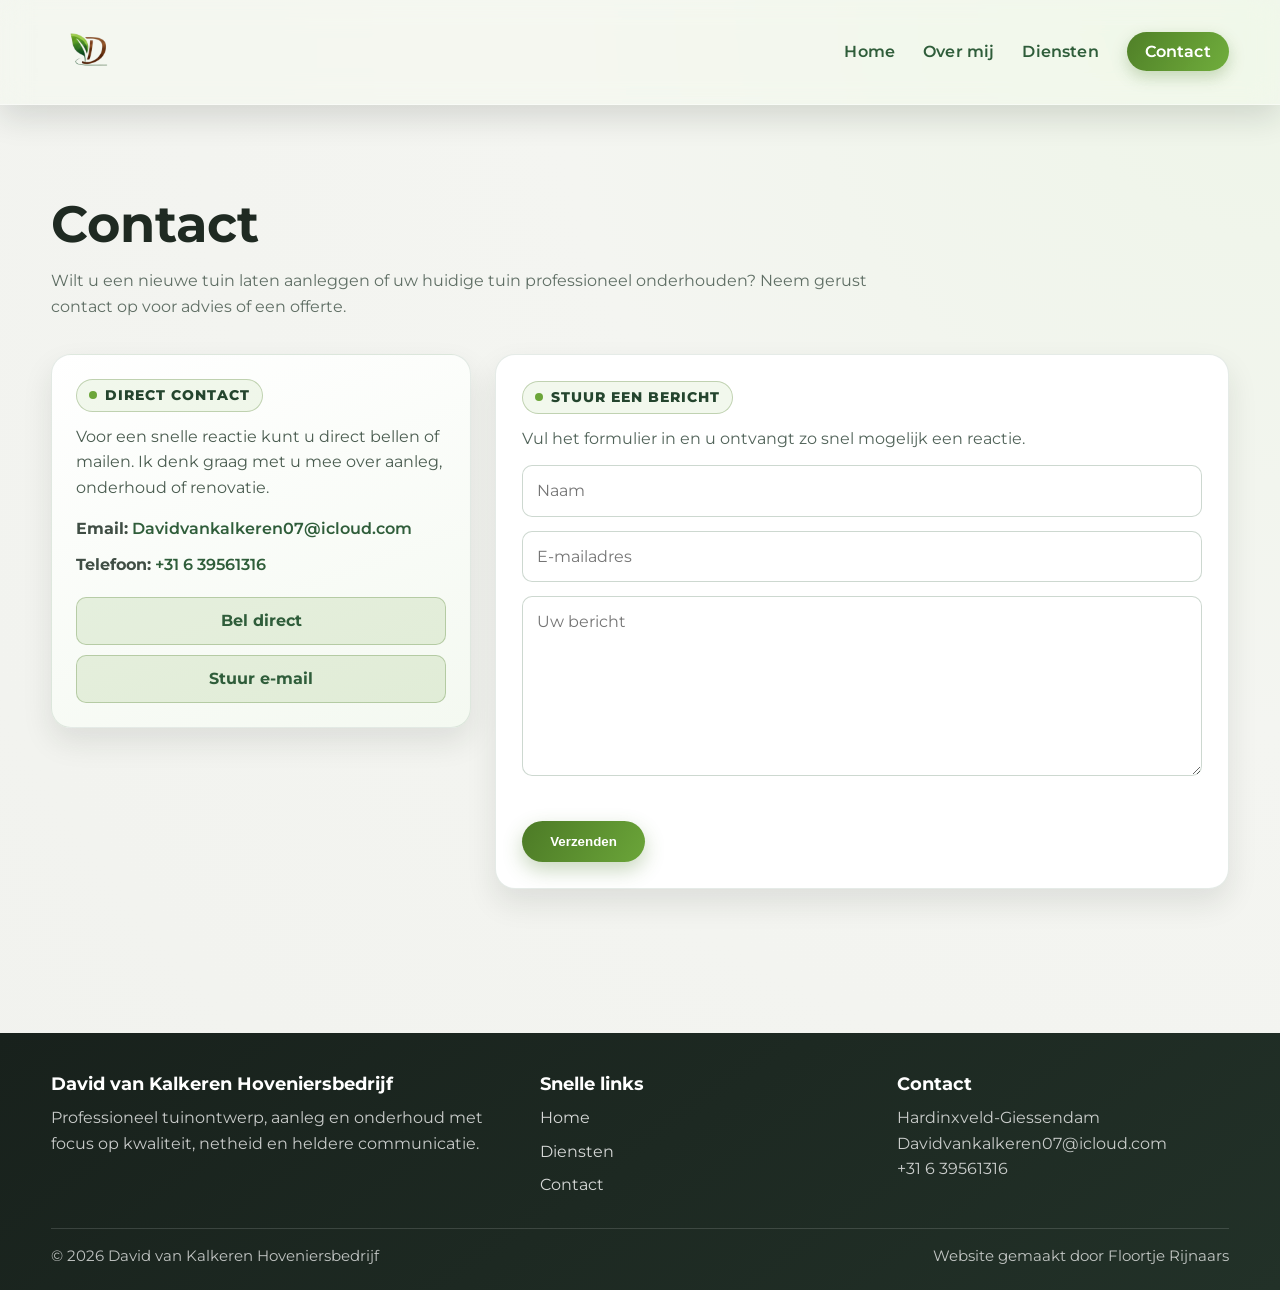
==== contact.html @ a8cec8f9 "Eerste versie van website" ====
<!DOCTYPE html>
<html lang="nl">
<head>
<meta charset="UTF-8">
<meta name="viewport" content="width=device-width, initial-scale=1.0">
<title>Contact | David van Kalkeren</title>
<link rel="stylesheet" href="style.css">
</head>

<body>
<header class="header">
<div class="container nav-container">
<img src="images/logo.png" class="logo" alt="Logo David van Kalkeren">
<nav>
<ul class="nav-links">
<li><a href="index.html">Home</a></li>
<li><a href="over-mij.html">Over mij</a></li>
<li><a href="diensten.html">Diensten</a></li>
<li><a href="contact.html" class="cta active">Contact</a></li>
</ul>
</nav>
<div class="hamburger" id="hamburger">&#9776;</div>
</div>
</header>

<section class="container contact-section">
<h1>Contact</h1>
<p class="page-intro">Wilt u een nieuwe tuin laten aanleggen of uw huidige tuin professioneel onderhouden? Neem gerust contact op voor advies of een offerte.</p>

<div class="contact-layout">
<aside class="contact-panel">
<h2>Direct contact</h2>
<p>Voor een snelle reactie kunt u direct bellen of mailen. Ik denk graag met u mee over aanleg, onderhoud of renovatie.</p>
<div class="contact-info">
<p><strong>Email:</strong> <a href="mailto:Davidvankalkeren07@icloud.com">Davidvankalkeren07@icloud.com</a></p>
<p><strong>Telefoon:</strong> <a href="tel:+31639561316">+31 6 39561316</a></p>
</div>
<div class="contact-actions">
<a href="tel:+31639561316" class="contact-quick">Bel direct</a>
<a href="mailto:Davidvankalkeren07@icloud.com" class="contact-quick">Stuur e-mail</a>
</div>
</aside>

<form class="contact-form-card" action="https://formsubmit.co/Davidvankalkeren07@icloud.com" method="POST">
<h2>Stuur een bericht</h2>
<p class="contact-form-intro">Vul het formulier in en u ontvangt zo snel mogelijk een reactie.</p>
<input type="text" name="naam" placeholder="Naam" required>
<input type="email" name="email" placeholder="E-mailadres" required>
<textarea name="bericht" placeholder="Uw bericht" rows="6" required></textarea>
<input type="hidden" name="_subject" value="Nieuw bericht via website">
<input type="hidden" name="_captcha" value="false">
<button type="submit" class="btn-primary">Verzenden</button>
</form>
</div>
</section>

<footer>
<div class="footer-inner">
<div class="footer-brand"><h3>David van Kalkeren Hoveniersbedrijf</h3>
<p>Professioneel tuinontwerp, aanleg en onderhoud met focus op kwaliteit, netheid en heldere communicatie.</p>
</div>
<div class="footer-links">
<h4>Snelle links</h4>
<a href="index.html">Home</a><br>
<a href="diensten.html">Diensten</a><br>
<a href="contact.html">Contact</a>
</div>
<div class="footer-meta">
<h4>Contact</h4>
<p>Hardinxveld-Giessendam</p>
<p>Davidvankalkeren07@icloud.com</p>
<p>+31 6 39561316</p>
</div>
</div>
<div class="footer-bottom">
<p>&copy; 2026 David van Kalkeren Hoveniersbedrijf</p>
<p>Website gemaakt door Floortje Rijnaars</p>
</div>
</footer>

<script src="script.js"></script>
</body>
</html>
---- style.css ----
/* ===== FONTS ===== */
@import url('https://fonts.googleapis.com/css2?family=Montserrat:wght@400;500;600;700;800&family=Merriweather:wght@400;700&display=swap');

/* ===== RESET ===== */
* {
    margin: 0;
    padding: 0;
    box-sizing: border-box;
}

:root {
    --bg: #f4f5f1;
    --surface: #ffffff;
    --surface-soft: #f8faf6;
    --text: #26302a;
    --muted: #5f6e64;
    --primary: #2f5d3a;
    --accent: #6ba539;
    --accent-dark: #4c7a26;
    --hero-green: #cfeea8;
    --hero-white: #f4fff0;
    --shadow-soft: 0 14px 30px rgba(28, 41, 33, 0.10);
    --shadow-strong: 0 18px 42px rgba(28, 41, 33, 0.18);
}

html {
    scroll-behavior: smooth;
}

body {
    font-family: 'Montserrat', sans-serif;
    background: radial-gradient(circle at top right, #eef5e8 0%, var(--bg) 40%, #f1f2ee 100%);
    color: var(--text);
    overflow-x: hidden;
    line-height: 1.6;
}

img {
    max-width: 100%;
    height: auto;
    display: block;
}

h1,
h2,
h3 {
    line-height: 1.2;
    color: #1f2a22;
}

h1 {
    font-size: clamp(2rem, 4.5vw, 3.2rem);
    margin-bottom: 14px;
}

h2 {
    font-size: clamp(1.7rem, 3vw, 2.3rem);
    margin-bottom: 12px;
}

h3 {
    font-size: 1.35rem;
}

section {
    padding: 88px 0;
}

.container {
    width: min(92%, 1180px);
    margin: 0 auto;
}

.page-intro {
    max-width: 760px;
    color: var(--muted);
    margin-bottom: 34px;
}

.home-services-title {
    font-family: 'Merriweather', serif;
    font-size: clamp(2rem, 3.2vw, 2.6rem);
    letter-spacing: 0.03em;
    color: #1d3a25;
    margin-bottom: 10px;
}

/* ===== HEADER ===== */
.header {
    position: sticky;
    top: 0;
    z-index: 1000;
    background: rgba(245, 251, 241, 0.42);
    -webkit-backdrop-filter: blur(14px) saturate(140%);
    backdrop-filter: blur(14px) saturate(140%);
    border-bottom: 1px solid rgba(255, 255, 255, 0.38);
    box-shadow: 0 12px 30px rgba(22, 33, 27, 0.14);
}

.nav-container {
    display: flex;
    justify-content: space-between;
    align-items: center;
    padding: 10px 0;
    min-height: 92px;
    position: relative;
}

.logo {
    height: 84px;
    width: auto;
    flex-shrink: 0;
}

nav {
    margin-left: auto;
}

.nav-links {
    display: flex;
    list-style: none;
    align-items: center;
    gap: 28px;
}

.nav-links a {
    text-decoration: none;
    color: var(--primary);
    font-weight: 600;
    letter-spacing: 0.01em;
    position: relative;
    transition: color 0.2s ease;
}

.nav-links a:not(.cta)::after {
    content: "";
    position: absolute;
    left: 0;
    bottom: -7px;
    width: 100%;
    height: 2px;
    background: var(--accent);
    transform: scaleX(0);
    transform-origin: left;
    transition: transform 0.24s ease;
}

.nav-links a:hover,
.nav-links a.active {
    color: var(--accent-dark);
}

.nav-links a:hover::after,
.nav-links a.active::after {
    transform: scaleX(1);
}

.cta {
    background: linear-gradient(120deg, var(--accent-dark), var(--accent));
    color: #fff !important;
    padding: 10px 18px;
    border-radius: 999px;
    box-shadow: 0 6px 16px rgba(72, 119, 39, 0.28);
}

.cta:hover,
.cta.active {
    filter: brightness(1.05);
}

.hamburger {
    display: none;
    font-size: 30px;
    line-height: 1;
    color: var(--primary);
    cursor: pointer;
}

/* ===== HERO ===== */
.hero {
    min-height: 88vh;
    background: url('images/hero.jpg') center/cover no-repeat;
    display: flex;
    align-items: center;
    justify-content: center;
    position: relative;
    text-align: center;
}

.hero::after {
    content: "";
    position: absolute;
    inset: 0;
    background: linear-gradient(160deg, rgba(0, 0, 0, 0.60), rgba(28, 50, 34, 0.45));
}

.hero-content {
    position: relative;
    z-index: 2;
    color: #fff;
    max-width: 820px;
    padding: 24px;
}

.hero h1 {
    color: var(--hero-white);
    text-shadow: 0 4px 20px rgba(0, 0, 0, 0.35);
}

.hero p {
    max-width: 680px;
    margin: 0 auto;
    color: rgba(255, 255, 255, 0.90);
    font-size: 1.08rem;
}

.btn-primary {
    display: inline-block;
    margin-top: 24px;
    background: linear-gradient(120deg, var(--accent-dark), var(--accent));
    color: #fff;
    padding: 13px 28px;
    border-radius: 999px;
    text-decoration: none;
    font-weight: 700;
    border: 0;
    cursor: pointer;
    transition: transform 0.2s ease, box-shadow 0.2s ease;
    box-shadow: 0 8px 20px rgba(74, 123, 41, 0.30);
}

.btn-primary:hover {
    transform: translateY(-2px);
    box-shadow: 0 10px 24px rgba(74, 123, 41, 0.36);
}

/* ===== GRID ===== */
.grid {
    display: grid;
    gap: 26px;
}

.services-grid {
    grid-template-columns: repeat(3, minmax(0, 1fr));
}

.portfolio-grid {
    grid-template-columns: repeat(auto-fit, minmax(270px, 1fr));
}

/* ===== CARDS ===== */
.card {
    background: linear-gradient(165deg, #ffffff 0%, var(--surface-soft) 100%);
    border: 1px solid rgba(47, 93, 58, 0.10);
    border-radius: 18px;
    overflow: hidden;
    box-shadow: var(--shadow-soft);
    transition: transform 0.22s ease, box-shadow 0.22s ease;
}

.card-link {
    display: block;
    text-decoration: none;
    color: inherit;
}

.card:hover {
    transform: translateY(-6px);
    box-shadow: var(--shadow-strong);
}

.card img {
    width: 100%;
    height: 220px;
    object-fit: cover;
}

.card h3 {
    font-family: 'Merriweather', serif;
    padding: 20px 22px 8px;
    color: #1d3a25;
}

.card p {
    padding: 0 22px 24px;
    color: #4b5d51;
    font-family: 'Merriweather', serif;
    font-size: 1rem;
}

/* ===== SERVICES SHOWCASE ===== */
.services-showcase {
    display: grid;
    gap: 22px;
    max-width: 1080px;
    margin: 0 auto;
}

.service-panel {
    background: linear-gradient(165deg, #ffffff 0%, #f7faf5 100%);
    border: 1px solid rgba(47, 93, 58, 0.12);
    border-radius: 16px;
    overflow: hidden;
    box-shadow: 0 10px 22px rgba(28, 41, 33, 0.10);
    scroll-margin-top: 120px;
}

.service-content {
    padding: 20px;
}

.service-content h2 {
    font-family: 'Merriweather', serif;
    font-size: clamp(1.35rem, 2vw, 1.7rem);
    margin-bottom: 6px;
    color: #1d3a25;
}

.service-content p {
    color: #47584d;
    margin-bottom: 12px;
    font-size: 0.98rem;
    line-height: 1.55;
}

.service-gallery {
    display: flex;
    gap: 12px;
    overflow-x: auto;
    overflow-y: hidden;
    scroll-snap-type: x mandatory;
    scroll-padding: 6px;
    padding: 6px 2px 8px;
    -webkit-overflow-scrolling: touch;
    scrollbar-width: thin;
    scrollbar-color: rgba(76, 122, 38, 0.45) rgba(232, 239, 227, 0.5);
    mask-image: linear-gradient(to right, transparent 0, black 10px, black calc(100% - 10px), transparent 100%);
}

.service-gallery img {
    flex: 0 0 clamp(240px, 32vw, 340px);
    width: clamp(240px, 32vw, 340px);
    aspect-ratio: 16 / 10;
    object-fit: cover;
    border-radius: 10px;
    box-shadow: 0 6px 14px rgba(24, 38, 29, 0.12);
    transition: transform 0.2s ease, box-shadow 0.2s ease;
    scroll-snap-align: start;
}

.service-gallery img:hover {
    transform: translateY(-2px);
    box-shadow: 0 10px 20px rgba(24, 38, 29, 0.16);
}

.service-gallery::-webkit-scrollbar {
    height: 5px;
}

.service-gallery::-webkit-scrollbar-track {
    background: rgba(232, 239, 227, 0.5);
    border-radius: 999px;
}

.service-gallery::-webkit-scrollbar-thumb {
    background: linear-gradient(120deg, rgba(76, 122, 38, 0.7), rgba(107, 165, 57, 0.6));
    border-radius: 999px;
}

.service-gallery::-webkit-scrollbar-thumb:hover {
    background: linear-gradient(120deg, rgba(76, 122, 38, 0.82), rgba(107, 165, 57, 0.75));
}


/* ===== ABOUT ===== */
.about-grid {
    display: grid;
    grid-template-columns: minmax(260px, 430px) 1fr;
    gap: 30px;
    align-items: stretch;
}

.about-photo-wrap {
    max-width: 430px;
    margin-inline: 0 auto;
    padding: 10px;
    border-radius: 24px;
    background: linear-gradient(145deg, rgba(201, 232, 172, 0.7), rgba(255, 255, 255, 0.95));
    box-shadow: 0 18px 34px rgba(25, 40, 30, 0.14);
}

.about-photo {
    width: 100%;
    aspect-ratio: 4 / 5;
    object-fit: cover;
    object-position: center 22%;
    border-radius: 18px;
    border: 1px solid rgba(47, 93, 58, 0.18);
    box-shadow: 0 16px 28px rgba(27, 43, 33, 0.18);
    filter: saturate(1.04) contrast(1.03);
    transition: transform 0.25s ease, box-shadow 0.25s ease;
}

.about-photo:hover {
    transform: translateY(-4px);
    box-shadow: 0 20px 34px rgba(27, 43, 33, 0.24);
}

.about-content-card {
    background: linear-gradient(160deg, #ffffff 0%, #f8fbf6 100%);
    border: 1px solid rgba(47, 93, 58, 0.12);
    border-radius: 20px;
    padding: 28px 28px 24px;
    box-shadow: var(--shadow-soft);
}

.about-label {
    display: inline-flex;
    align-items: center;
    gap: 10px;
    margin-bottom: 16px;
    padding: 0;
    background: transparent;
    color: #284b31;
    font-size: 0.82rem;
    font-weight: 800;
    letter-spacing: 0.08em;
    text-transform: uppercase;
}

.about-label::before {
    content: "";
    width: 34px;
    height: 2px;
    border-radius: 2px;
    background: linear-gradient(90deg, #4c7a26, #9fcc6f);
}

.about-grid p {
    margin-bottom: 14px;
    color: #3f4d44;
}

.about-grid ul {
    list-style: none;
    margin-top: 18px;
}

.about-grid li {
    margin-bottom: 10px;
    padding-left: 22px;
    position: relative;
}

.about-grid li::before {
    content: "+";
    position: absolute;
    left: 0;
    top: 0;
    color: var(--accent-dark);
    font-weight: 700;
}

.about-highlights {
    margin-top: 34px;
    display: flex;
    flex-wrap: wrap;
    gap: 10px;
}

.about-highlights span {
    padding: 8px 12px;
    border-radius: 999px;
    background: #edf5e7;
    border: 1px solid rgba(47, 93, 58, 0.14);
    color: #2f5d3a;
    font-weight: 600;
    font-size: 0.9rem;
}

/* ===== PORTFOLIO ===== */
.portfolio-section .page-intro {
    margin-bottom: 16px;
}

.portfolio-pills {
    display: flex;
    flex-wrap: wrap;
    gap: 10px;
    margin-bottom: 28px;
}

.portfolio-pills span {
    padding: 8px 13px;
    border-radius: 999px;
    background: linear-gradient(120deg, #eef6e8, #f9fcf7);
    border: 1px solid rgba(47, 93, 58, 0.15);
    color: #2c5036;
    font-weight: 700;
    font-size: 0.85rem;
    letter-spacing: 0.02em;
}

.portfolio-card {
    background: linear-gradient(160deg, #ffffff 0%, #f7faf5 100%);
    border: 1px solid rgba(47, 93, 58, 0.10);
    border-radius: 18px;
    overflow: hidden;
    box-shadow: var(--shadow-soft);
    transition: transform 0.24s ease, box-shadow 0.24s ease;
}

.portfolio-card:nth-child(3n + 2) {
    margin-top: 18px;
}

.portfolio-card:hover {
    transform: translateY(-5px);
    box-shadow: var(--shadow-strong);
}

.portfolio-card img {
    width: 100%;
    aspect-ratio: 4 / 3;
    object-fit: cover;
}

.portfolio-card-body {
    padding: 16px 16px 18px;
}

.portfolio-card h3 {
    font-family: 'Merriweather', serif;
    font-size: 1.12rem;
    color: #1d3a25;
    margin-bottom: 6px;
}

.portfolio-card p {
    color: #4b5d51;
    font-size: 0.95rem;
    margin-bottom: 12px;
}

.portfolio-tag {
    display: inline-block;
    padding: 5px 10px;
    border-radius: 999px;
    background: rgba(107, 165, 57, 0.15);
    border: 1px solid rgba(76, 122, 38, 0.28);
    color: #2c5036;
    font-size: 0.78rem;
    font-weight: 700;
    text-transform: uppercase;
    letter-spacing: 0.04em;
}

/* ===== CONTACT ===== */
.contact-section .page-intro {
    max-width: 880px;
}

.contact-layout {
    display: grid;
    grid-template-columns: minmax(280px, 420px) 1fr;
    gap: 24px;
    align-items: start;
}

.contact-panel {
    background: linear-gradient(160deg, #ffffff 0%, #f4f9f1 100%);
    border: 1px solid rgba(47, 93, 58, 0.12);
    border-radius: 20px;
    padding: 24px;
    box-shadow: var(--shadow-soft);
}

.contact-panel h2 {
    display: inline-flex;
    align-items: center;
    gap: 8px;
    font-family: 'Montserrat', sans-serif;
    font-size: 0.88rem;
    font-weight: 800;
    letter-spacing: 0.07em;
    text-transform: uppercase;
    color: #24452e;
    margin-bottom: 12px;
    padding: 7px 12px;
    border-radius: 999px;
    border: 1px solid rgba(76, 122, 38, 0.30);
    background: rgba(183, 215, 153, 0.18);
}

.contact-panel h2::before {
    content: "";
    width: 8px;
    height: 8px;
    border-radius: 50%;
    background: #6ba539;
}

.contact-panel > p {
    color: #4a5c50;
    margin-bottom: 16px;
}

.contact-info {
    display: grid;
    gap: 10px;
    margin-bottom: 20px;
}

.contact-info p {
    color: #3f4d44;
}

.contact-info a {
    color: #2f5d3a;
    text-decoration: none;
    font-weight: 600;
}

.contact-info a:hover {
    color: var(--accent-dark);
}

.contact-actions {
    display: grid;
    gap: 10px;
}

.contact-quick {
    display: inline-block;
    text-align: center;
    text-decoration: none;
    color: #2f5d3a;
    font-weight: 700;
    background: rgba(107, 165, 57, 0.14);
    border: 1px solid rgba(76, 122, 38, 0.30);
    border-radius: 10px;
    padding: 10px 12px;
}

.contact-quick:hover {
    background: rgba(107, 165, 57, 0.22);
}

.contact-form-card {
    background: var(--surface);
    border: 1px solid rgba(47, 93, 58, 0.12);
    border-radius: 20px;
    padding: 26px;
    box-shadow: var(--shadow-soft);
}

.contact-form-card h2 {
    display: inline-flex;
    align-items: center;
    gap: 8px;
    font-family: 'Montserrat', sans-serif;
    font-size: 0.88rem;
    font-weight: 800;
    letter-spacing: 0.07em;
    text-transform: uppercase;
    color: #24452e;
    margin-bottom: 12px;
    padding: 7px 12px;
    border-radius: 999px;
    border: 1px solid rgba(76, 122, 38, 0.30);
    background: rgba(183, 215, 153, 0.18);
}

.contact-form-card h2::before {
    content: "";
    width: 8px;
    height: 8px;
    border-radius: 50%;
    background: #6ba539;
}

.contact-form-intro {
    color: #516359;
    margin-bottom: 14px;
}

.contact-form-card input,
.contact-form-card textarea {
    width: 100%;
    padding: 12px 14px;
    border: 1px solid rgba(47, 93, 58, 0.24);
    border-radius: 10px;
    margin-bottom: 14px;
    font: inherit;
    color: var(--text);
    background: #fff;
}

.contact-form-card input:focus,
.contact-form-card textarea:focus {
    outline: 2px solid rgba(107, 165, 57, 0.26);
    border-color: var(--accent-dark);
}

/* ===== FOOTER ===== */
footer {
    margin-top: 56px;
    background: linear-gradient(145deg, #18211c 0%, #223128 100%);
    color: rgba(255, 255, 255, 0.88);
    padding: 40px 0 22px;
}

.footer-inner {
    width: min(92%, 1180px);
    margin: 0 auto;
    display: grid;
    grid-template-columns: 1.4fr 1fr 1fr;
    gap: 24px;
}

.footer-brand h3,
.footer-links h4,
.footer-meta h4 {
    margin: 0 0 10px;
    color: #ffffff;
    font-size: 1.12rem;
    line-height: 1.2;
}


.footer-brand p,
.footer-meta p {
    color: rgba(255, 255, 255, 0.76);
}

.footer-links a {
    display: inline-block;
    margin-bottom: 8px;
    color: rgba(255, 255, 255, 0.82);
    text-decoration: none;
}

.footer-links a:hover {
    color: #d0eeae;
}

.footer-bottom {
    width: min(92%, 1180px);
    margin: 22px auto 0;
    padding-top: 16px;
    border-top: 1px solid rgba(255, 255, 255, 0.14);
    display: flex;
    justify-content: space-between;
    gap: 16px;
    font-size: 0.92rem;
    color: rgba(255, 255, 255, 0.72);
}

/* ===== RESPONSIVE ===== */
@media (max-width: 1024px) {
    .service-gallery img {
        flex-basis: clamp(220px, 46vw, 320px);
        width: clamp(220px, 46vw, 320px);
    }
}

@media (max-width: 920px) {
    .logo {
        height: 72px;
    }

    .nav-links {
        position: absolute;
        top: calc(100% + 6px);
        right: 0;
        min-width: 240px;
        flex-direction: column;
        align-items: flex-start;
        gap: 16px;
        padding: 18px;
        background: #ffffff;
        border-radius: 12px;
        border: 1px solid rgba(47, 93, 58, 0.12);
        box-shadow: 0 14px 24px rgba(28, 42, 33, 0.14);
        display: none;
    }

    .nav-links.active {
        display: flex;
    }

    .hamburger {
        display: block;
        margin-left: 14px;
    }

    nav {
        margin-left: 0;
    }

    .about-grid {
        grid-template-columns: 1fr;
    }

    .services-grid {
        grid-template-columns: repeat(2, minmax(0, 1fr));
    }

    .about-photo-wrap {
        max-width: 370px;
        margin: 0 auto;
    }

    .about-content-card {
        padding: 24px 20px;
    }

    .portfolio-card:nth-child(3n + 2) {
        margin-top: 0;
    }

    .contact-layout {
        grid-template-columns: 1fr;
    }

    .contact-panel,
    .contact-form-card {
        padding: 22px 20px;
    }

    .footer-inner {
        grid-template-columns: 1fr 1fr;
    }

    .footer-brand {
        grid-column: 1 / -1;
    }
}

@media (max-width: 680px) {
    .nav-container {
        min-height: 80px;
    }

    .logo {
        height: 60px;
    }

    .hero {
        min-height: 76vh;
    }

    .hero-content {
        padding: 18px;
    }

    .hero p {
        font-size: 1rem;
    }

    .btn-primary {
        width: 100%;
        max-width: 320px;
    }

    .contact-quick {
        width: 100%;
    }

    .card img {
        height: 200px;
    }

    .services-grid {
        grid-template-columns: 1fr;
    }

    .service-content {
        padding: 18px;
    }

    .service-gallery {
        gap: 10px;
        padding-bottom: 8px;
    }

    .service-gallery img {
        flex-basis: 85%;
        width: 85%;
    }

    .portfolio-pills {
        margin-bottom: 20px;
    }

    .footer-inner {
        grid-template-columns: 1fr;
    }

    .footer-bottom {
        flex-direction: column;
        gap: 8px;
    }

    section {
        padding: 72px 0;
    }
}
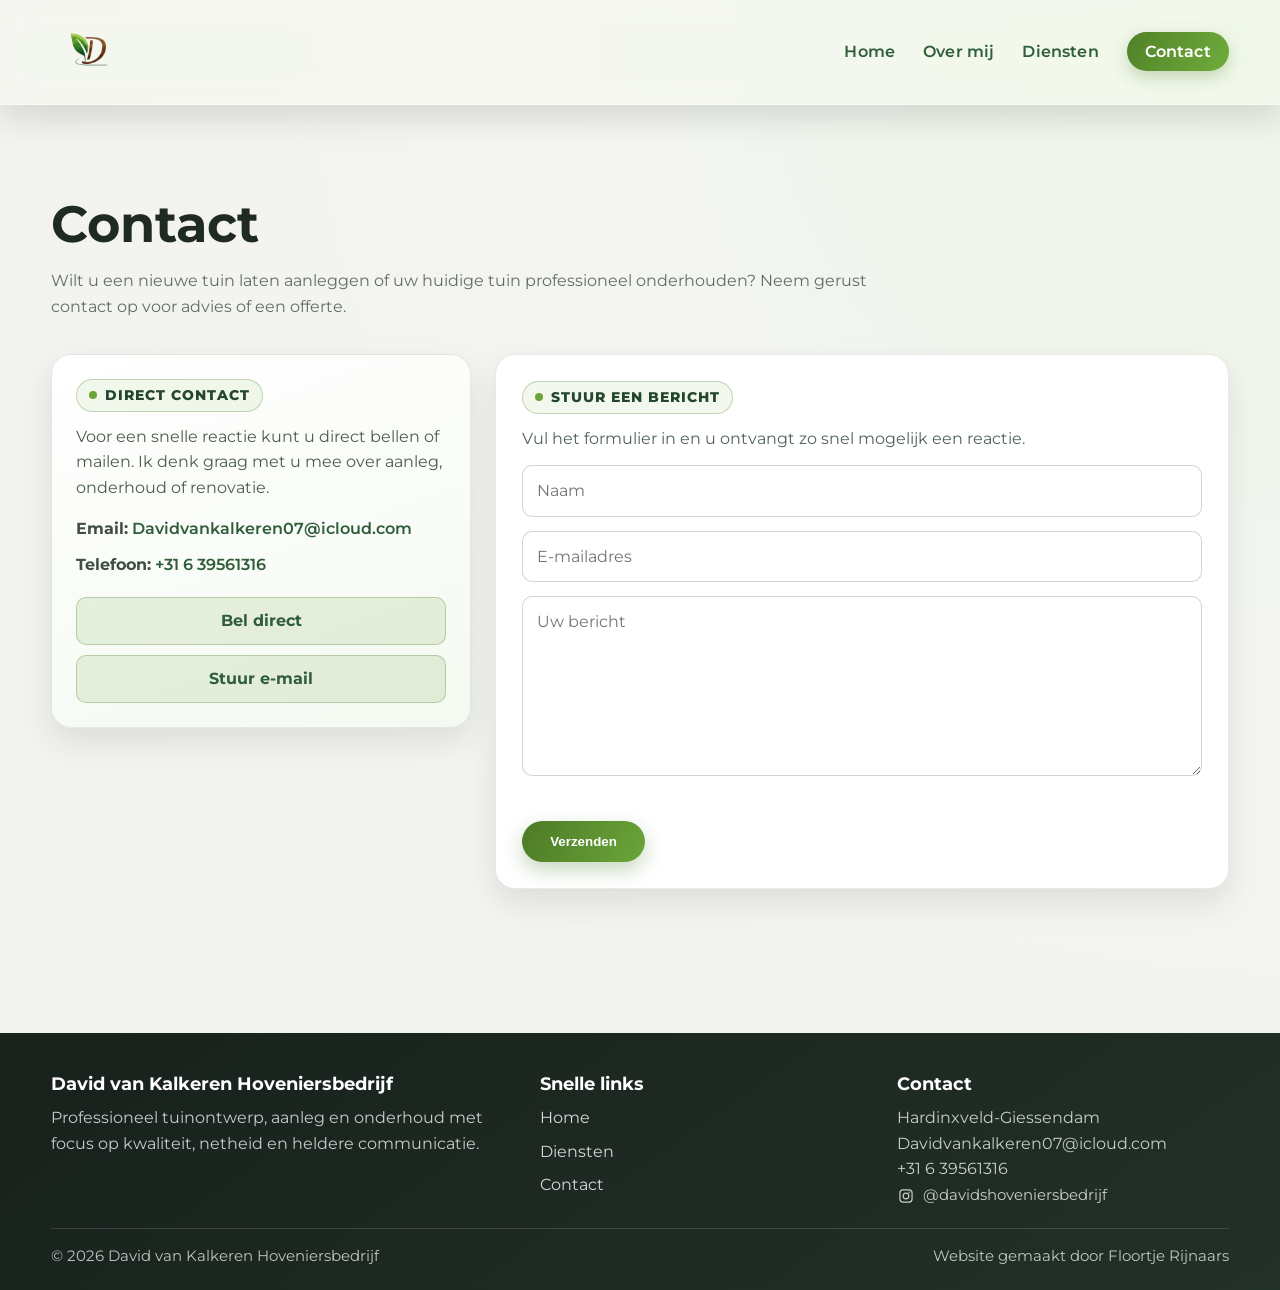
==== commit 73167b11: "Update footer Instagram link" ====
--- a/contact.html
+++ b/contact.html
@@ -70,6 +70,14 @@
 <p>Hardinxveld-Giessendam</p>
 <p>Davidvankalkeren07@icloud.com</p>
 <p>+31 6 39561316</p>
+<a class="footer-social" href="https://www.instagram.com/davidshoveniersbedrijf?igsh=OTRycnhqdHpjNXdn" target="_blank" rel="noopener noreferrer" aria-label="Bekijk het Instagram-account van Davids Hoveniersbedrijf">
+<span class="footer-social-icon" aria-hidden="true">
+<svg viewBox="0 0 24 24" role="img" focusable="false">
+<path d="M7.5 2h9A5.5 5.5 0 0 1 22 7.5v9a5.5 5.5 0 0 1-5.5 5.5h-9A5.5 5.5 0 0 1 2 16.5v-9A5.5 5.5 0 0 1 7.5 2Zm0 1.8A3.7 3.7 0 0 0 3.8 7.5v9a3.7 3.7 0 0 0 3.7 3.7h9a3.7 3.7 0 0 0 3.7-3.7v-9a3.7 3.7 0 0 0-3.7-3.7h-9Zm9.45 1.35a1.1 1.1 0 1 1 0 2.2 1.1 1.1 0 0 1 0-2.2ZM12 6.85A5.15 5.15 0 1 1 6.85 12 5.16 5.16 0 0 1 12 6.85Zm0 1.8A3.35 3.35 0 1 0 15.35 12 3.35 3.35 0 0 0 12 8.65Z"/>
+</svg>
+</span>
+<span class="footer-social-handle">@davidshoveniersbedrijf</span>
+</a>
 </div>
 </div>
 <div class="footer-bottom">
--- a/style.css
+++ b/style.css
@@ -733,6 +733,12 @@
     color: rgba(255, 255, 255, 0.76);
 }
 
+.footer-meta {
+    display: flex;
+    flex-direction: column;
+    align-items: flex-start;
+}
+
 .footer-links a {
     display: inline-block;
     margin-bottom: 8px;
@@ -742,6 +748,43 @@
 
 .footer-links a:hover {
     color: #d0eeae;
+}
+
+.footer-social {
+    display: inline-flex;
+    align-items: center;
+    gap: 8px;
+    margin-top: 2px;
+    text-decoration: none;
+    color: rgba(255, 255, 255, 0.76);
+    line-height: 1.5;
+    transition: color 0.2s ease;
+}
+
+.footer-social:hover {
+    color: #d0eeae;
+}
+
+.footer-social-icon {
+    display: inline-flex;
+    align-items: center;
+    justify-content: center;
+    width: 18px;
+    height: 18px;
+    color: currentColor;
+    flex-shrink: 0;
+    transform: translateY(1px);
+}
+
+.footer-social-icon svg {
+    width: 16px;
+    height: 16px;
+    fill: currentColor;
+}
+
+.footer-social-handle {
+    font-size: 0.92rem;
+    color: inherit;
 }
 
 .footer-bottom {
